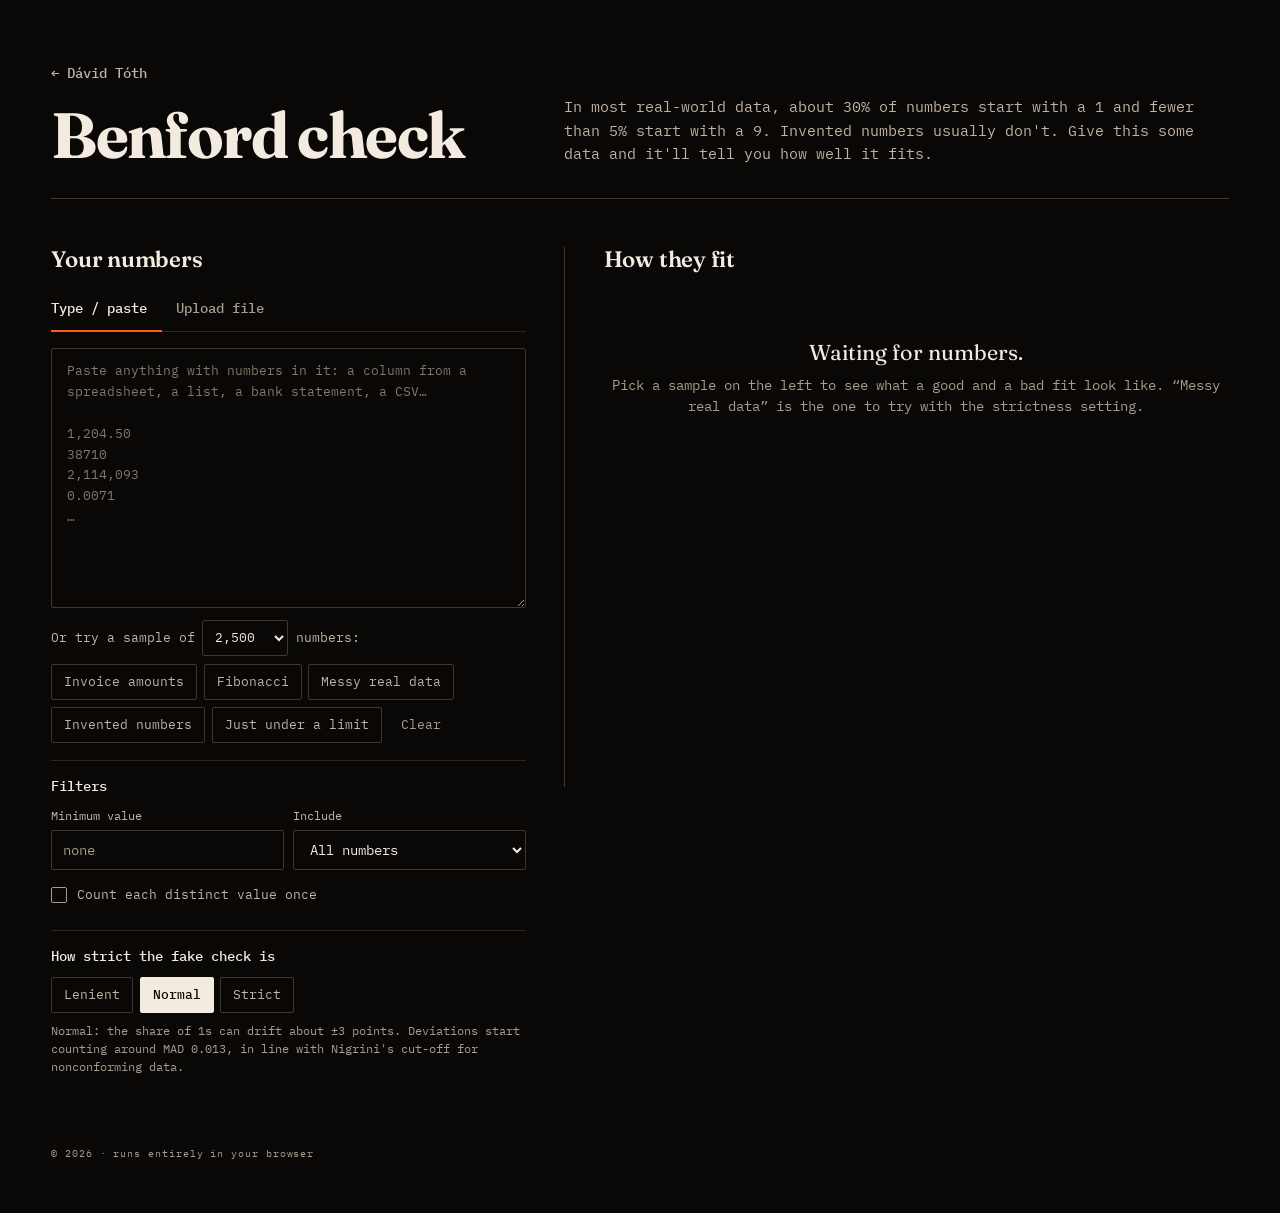
==== benford/index.html @ fbd008b2 "Add /benford: Benford's law checker Paste numbers or upload CSV/TSV/TXT/JSON/XLSX/ODS and see how we" ====
<!DOCTYPE html>
<html lang="en">
<head>
<meta charset="UTF-8" />
<meta name="viewport" content="width=device-width, initial-scale=1, viewport-fit=cover" />

<title>Benford check · Dávid Tóth</title>
<meta name="description" content="Paste numbers or drop a file and see how closely their leading digits follow Benford's law. Shows a chart, conformity stats and an estimate of how likely the data is made up." />
<meta name="theme-color" content="#0a0806" />
<link rel="canonical" href="https://tothdavid.eu/benford/" />

<meta property="og:type" content="website" />
<meta property="og:title" content="Benford check" />
<meta property="og:description" content="Do your numbers follow Benford's law? Paste or upload data and find out." />
<meta property="og:url" content="https://tothdavid.eu/benford/" />

<link rel="preconnect" href="https://fonts.googleapis.com" />
<link rel="preconnect" href="https://fonts.gstatic.com" crossorigin />
<link rel="stylesheet" href="https://fonts.googleapis.com/css2?family=Fraunces:opsz,wght,SOFT,WONK@9..144,300..900,0..100,0..1&family=IBM+Plex+Mono:wght@400;500&display=swap" />
<link rel="stylesheet" href="benford.css" />
</head>

<body>

<header class="masthead">
  <a class="home" href="/">Dávid Tóth</a>
  <h1 class="title">Benford check</h1>
  <p class="lede">
    In most real-world data, about 30% of numbers start with a&nbsp;1 and fewer than 5% start with a&nbsp;9.
    Invented numbers usually don't. Give this some data and it'll tell you how well it fits.
  </p>
</header>

<main class="layout">

  <!-- ============ input ============ -->
  <section class="panel input" aria-labelledby="input-h">
    <h2 id="input-h" class="panel-h">Your numbers</h2>

    <div class="tabs" role="tablist" aria-label="Input method">
      <button class="tab is-active" type="button" role="tab" id="tab-paste" aria-controls="pane-paste" aria-selected="true">Type / paste</button>
      <button class="tab" type="button" role="tab" id="tab-file" aria-controls="pane-file" aria-selected="false" tabindex="-1">Upload file</button>
    </div>

    <div class="pane" id="pane-paste" role="tabpanel" aria-labelledby="tab-paste">
      <label class="sr" for="numbers">Numbers</label>
      <textarea id="numbers" spellcheck="false" autocomplete="off"
        placeholder="Paste anything with numbers in it: a column from a spreadsheet, a list, a bank statement, a CSV…&#10;&#10;1,204.50&#10;38710&#10;2,114,093&#10;0.0071&#10;…"></textarea>
      <div class="samples">
        <div class="samples-head">
          <span class="samples-label">Or try a sample of</span>
          <select class="size" id="sample-size" aria-label="Sample size">
            <option value="300">300</option>
            <option value="1000">1,000</option>
            <option value="2500" selected>2,500</option>
            <option value="5000">5,000</option>
            <option value="20000">20,000</option>
          </select>
          <span class="samples-label">numbers:</span>
        </div>
        <button class="chip" type="button" data-sample="invoices">Invoice amounts</button>
        <button class="chip" type="button" data-sample="fib">Fibonacci</button>
        <button class="chip" type="button" data-sample="messy">Messy real data</button>
        <button class="chip" type="button" data-sample="invented">Invented numbers</button>
        <button class="chip" type="button" data-sample="limit">Just under a limit</button>
        <button class="chip ghost" type="button" data-sample="clear">Clear</button>
      </div>
    </div>

    <div class="pane" id="pane-file" role="tabpanel" aria-labelledby="tab-file" hidden>
      <label class="drop" id="drop">
        <input type="file" id="file" accept=".csv,.tsv,.txt,.json,.xlsx,.xls,.ods,text/*" />
        <span class="drop-big">Drop a file here</span>
        <span class="drop-small">or click to choose · CSV, TSV, TXT, JSON, XLSX, ODS</span>
        <span class="drop-note">Read in your browser. Nothing is uploaded anywhere.</span>
      </label>
      <p class="file-status" id="file-status" aria-live="polite"></p>
    </div>

    <fieldset class="columns" id="columns" hidden>
      <legend>Columns to include</legend>
      <div class="col-list" id="col-list"></div>
      <p class="col-note">IDs, dates, years and codes aren't Benford data, so they start switched off.</p>
    </fieldset>

    <fieldset class="opts">
      <legend>Filters</legend>
      <div class="opt-row">
        <label class="field">
          <span>Minimum value</span>
          <input type="number" id="opt-min" min="0" step="any" inputmode="decimal" placeholder="none" />
        </label>
        <label class="field">
          <span>Include</span>
          <select id="opt-sign">
            <option value="all">All numbers</option>
            <option value="pos">Positive only</option>
            <option value="neg">Negative only</option>
          </select>
        </label>
      </div>
      <label class="check">
        <input type="checkbox" id="opt-unique" />
        <span>Count each distinct value once</span>
      </label>
    </fieldset>

    <fieldset class="opts">
      <legend>How strict the fake check is</legend>
      <div class="seg" role="radiogroup" aria-label="Strictness">
        <label><input type="radio" name="strict" value="lenient" /><span>Lenient</span></label>
        <label><input type="radio" name="strict" value="normal" checked /><span>Normal</span></label>
        <label><input type="radio" name="strict" value="strict" /><span>Strict</span></label>
      </div>
      <p class="col-note" id="strict-note"></p>
    </fieldset>

    <p class="parsed" id="parsed" aria-live="polite"></p>
  </section>

  <!-- ============ results ============ -->
  <section class="panel results" id="results" aria-labelledby="results-h" aria-live="polite">
    <h2 id="results-h" class="panel-h">How they fit</h2>

    <div class="empty" id="empty">
      <p id="empty-main">Waiting for numbers.</p>
      <p class="muted" id="empty-sub">Pick a sample on the left to see what a good and a bad fit look like. “Messy real data” is the one to try with the strictness setting.</p>
    </div>

    <div class="report" id="report" hidden>

      <div class="verdict">
        <div class="verdict-num"><span id="fake-pct">–</span><span class="pct">%</span></div>
        <div class="verdict-text">
          <p class="verdict-label" id="verdict-label"></p>
          <p class="verdict-sub" id="verdict-sub">estimated chance the leading digits were made up or manipulated</p>
        </div>
        <div class="meter" aria-hidden="true"><span id="meter-fill"></span></div>
      </div>

      <p class="tests-h" id="tests-h">Chance made up, by test. Pick one for the details.</p>
      <div class="tests" role="radiogroup" aria-labelledby="tests-h">
        <label class="test"><input type="radio" name="test" value="first" checked /><span class="test-box"><span class="test-name">First digit</span><span class="test-val" id="tv-first">–</span></span></label>
        <label class="test"><input type="radio" name="test" value="second" /><span class="test-box"><span class="test-name">Second digit</span><span class="test-val" id="tv-second">–</span></span></label>
        <label class="test"><input type="radio" name="test" value="firstTwo" /><span class="test-box"><span class="test-name">First two digits</span><span class="test-val" id="tv-firstTwo">–</span></span></label>
        <label class="test"><input type="radio" name="test" value="lastTwo" /><span class="test-box"><span class="test-name">Last two digits</span><span class="test-val" id="tv-lastTwo">–</span></span></label>
      </div>
      <p class="test-note" id="test-note"></p>

      <ul class="warnings" id="warnings"></ul>

      <p class="detail-empty" id="detail-empty" hidden></p>
      <div id="detail">
      <figure class="chart-wrap">
        <figcaption class="legend">
          <span class="key key-obs">Your data</span>
          <span class="key key-exp" id="key-exp">Benford's law</span>
          <span class="key key-band">Normal range for this many numbers</span>
        </figcaption>
        <div class="chart" id="chart"></div>
        <div class="tip" id="tip" hidden></div>
      </figure>

      <dl class="stats">
        <div class="stat">
          <dt>Numbers</dt>
          <dd id="s-n">–</dd>
        </div>
        <div class="stat">
          <dt>Correlation</dt>
          <dd id="s-r">–</dd>
          <p class="stat-note" id="s-r-note"></p>
        </div>
        <div class="stat">
          <dt>Mean abs. deviation</dt>
          <dd id="s-mad">–</dd>
          <p class="stat-note" id="s-mad-note"></p>
        </div>
        <div class="stat">
          <dt>Chi-square p</dt>
          <dd id="s-p">–</dd>
          <p class="stat-note" id="s-p-note"></p>
        </div>
      </dl>

      <p class="table-note" id="table-note" hidden></p>
      <div class="table-wrap">
        <table class="digits">
          <caption class="sr">Leading digit counts compared to Benford's law</caption>
          <thead>
            <tr><th scope="col" id="th-bin">Digit</th><th scope="col">Count</th><th scope="col">Yours</th><th scope="col" id="th-exp">Benford</th><th scope="col">Diff (pts)</th><th scope="col">z</th></tr>
          </thead>
          <tbody id="digit-rows"></tbody>
        </table>
      </div>

      <div class="export">
        <button class="chip" type="button" id="dl-csv">Download CSV</button>
        <button class="chip" type="button" id="copy-sum">Copy summary</button>
        <span class="export-status" id="export-status" aria-live="polite"></span>
      </div>
      </div>

      <details class="about">
        <summary>How this works</summary>
        <p>
          Every non-zero number's first significant digit is counted (0.0071 counts as a 7). Benford's law says digit
          <i>d</i> should lead with probability log<sub>10</sub>(1 + 1/<i>d</i>).
        </p>
        <p>
          The <b>second digit</b> and <b>first two digits</b> tests follow from the same law and are the next steps in a forensic audit:
          the first-two test in particular picks out single amounts that were used too often.
          The <b>last two digits</b> test isn't Benford at all. For numbers with three or more digits the endings should be spread evenly,
          so a pile-up on 00, 50 or 99 usually means rounding, estimates or invention.
        </p>
        <p>
          <b>Correlation</b> is Pearson's r between your digit shares and Benford's.
          <b>MAD</b> is the average gap per digit, judged with Nigrini's thresholds
          (under 0.006 close, 0.012 acceptable, 0.015 marginal, above that nonconforming).
          <b>Chi-square</b> asks whether the gaps are bigger than chance, but with thousands of rows it flags even harmless wobbles, which is why the headline number doesn't lean on it.
        </p>
        <p>
          <b>The headline number</b> is the most suspicious of the four tests that had enough numbers, because each test only sees part of the picture:
          someone who invents amounts with random later digits passes the second-digit and last-two tests but fails the first-digit one, and
          someone who copies real leading digits but rounds everything fails the last-two test.
        </p>
        <p>
          <b>Each test's estimate</b> is a Bayesian comparison of two explanations: “real data, Benford-shaped with the usual real-world wobble”
          versus “a noticeably different pattern, like the ones people produce when they make numbers up”. It starts at 50/50 and updates on your counts,
          so small samples stay near the middle and large ones become decisive.
        </p>
        <p>
          A bad fit isn't proof of fraud. Benford only applies to data that spans several orders of magnitude and isn't capped or assigned:
          invoice totals, populations, river lengths, stock volumes. Ages, prices ending in .99, phone numbers and lottery draws won't fit and aren't meant to.
        </p>
      </details>
    </div>
  </section>

</main>

<footer class="foot">
  <small>&copy; 2026 · runs entirely in your browser</small>
</footer>

<script src="benford.js"></script>
</body>
</html>
---- benford/benford.css ----
/* ============================================================
   tothdavid.eu / benford
   Same ground as the home page: warm obsidian, one ember accent.
   ============================================================ */

:root {
  color-scheme: dark;
  --ink-900: #0a0806;
  --ink-800: #14100c;
  --ink-700: #1d1712;
  --line:    #2e251d;
  --line-2:  #43372c;

  --paper:   #f4ebe0;
  --paper-2: #c2b4a5;
  --paper-3: #aa9c8d;

  --accent:     #ff5a1f;
  --accent-lit: #ff8a53;
  --ok:   #b9c98a;
  --warn: #f0b35a;

  --r: 2px;
  --gutter: clamp(1rem, 4vw, 3.25rem);
  --ease: cubic-bezier(0.22, 0.61, 0.36, 1);
}

*, *::before, *::after { box-sizing: border-box; }

html { background: var(--ink-900); }

body {
  margin: 0;
  min-height: 100dvh;
  color: var(--paper);
  font-family: "IBM Plex Mono", ui-monospace, SFMono-Regular, Menlo, monospace;
  font-size: 14px;
  line-height: 1.55;
  -webkit-font-smoothing: antialiased;
  background: var(--ink-900);
  padding: var(--gutter);
  padding-bottom: calc(var(--gutter) + env(safe-area-inset-bottom));
}

::selection { background: var(--accent); color: #fff; }

a { color: inherit; }

.sr {
  position: absolute;
  width: 1px; height: 1px;
  margin: -1px; padding: 0;
  overflow: hidden;
  clip-path: inset(50%);
  white-space: nowrap;
}

:focus-visible {
  outline: 2px solid var(--accent-lit);
  outline-offset: 2px;
}

/* ---------- masthead ---------- */

/* title left, lede right, on the same 5:7 split as the tool below */
.masthead {
  max-width: 1240px;
  margin: 0 auto clamp(1.75rem, 4vw, 3rem);
  display: grid;
  grid-template-columns: minmax(0, 5fr) minmax(0, 7fr);
  column-gap: clamp(1.25rem, 3vw, 2.5rem);
  align-items: end;
  padding-bottom: clamp(1.25rem, 3vw, 2rem);
  border-bottom: 1px solid var(--line-2);
}
.masthead .home { grid-column: 1 / -1; justify-self: start; }

.home {
  display: inline-flex;
  align-items: center;
  min-height: 44px;
  font-size: 0.85rem;
  font-weight: 500;
  color: var(--paper-2);
  text-decoration: none;
}
.home::before { content: "←"; margin-right: 0.6em; transition: transform 0.24s var(--ease); }
.home:hover { color: var(--accent-lit); }
.home:hover::before { transform: translateX(-3px); }

.title {
  margin: 0.2rem 0 0;
  font-family: "Fraunces", Georgia, serif;
  font-weight: 700;
  font-size: clamp(2.2rem, 6vw, 4rem);
  line-height: 0.95;
  letter-spacing: -0.025em;
}

.lede {
  margin: 0;
  color: var(--paper-2);
  font-size: 0.95rem;
}

/* ---------- layout ---------- */

.layout {
  max-width: 1240px;
  margin: 0 auto;
  display: grid;
  grid-template-columns: minmax(0, 5fr) minmax(0, 7fr);
  column-gap: clamp(1.25rem, 3vw, 2.5rem);
  align-items: start;
}

/* no boxed cards: a single hairline divides input from result */
.panel { min-width: 0; }

.results {
  padding-left: clamp(1.25rem, 3vw, 2.5rem);
  border-left: 1px solid var(--line-2);
  min-height: 60vh;
}

.input { position: sticky; top: var(--gutter); }

.panel-h {
  margin: 0 0 1rem;
  font-family: "Fraunces", Georgia, serif;
  font-size: 1.4rem;
  font-weight: 600;
  line-height: 1.1;
  letter-spacing: -0.01em;
  color: var(--paper);
}

/* ---------- tabs ---------- */

.tabs {
  display: flex;
  border-bottom: 1px solid var(--line);
  margin-bottom: 1rem;
}

.tab {
  min-height: 44px;
  padding: 0 0.9rem;
  margin-bottom: -1px;
  border: 0;
  border-bottom: 2px solid transparent;
  background: none;
  color: var(--paper-3);
  font: inherit;
  font-weight: 500;
  cursor: pointer;
  transition: color 0.2s var(--ease), border-color 0.2s var(--ease);
}
.tab:first-child { padding-left: 0; }
.tab:hover { color: var(--paper); }
.tab.is-active { color: var(--paper); border-bottom-color: var(--accent); }

/* ---------- textarea ---------- */

textarea {
  display: block;
  width: 100%;
  min-height: 260px;
  resize: vertical;
  padding: 0.8rem 0.9rem;
  border: 1px solid var(--line-2);
  border-radius: var(--r);
  background: var(--ink-900);
  color: var(--paper);
  font: inherit;
  font-size: 13px;
  line-height: 1.6;
  font-variant-numeric: tabular-nums;
  transition: border-color 0.2s var(--ease);
}
textarea::placeholder { color: var(--paper-3); opacity: 0.75; }
textarea:hover { border-color: var(--paper-3); }
textarea:focus { outline: none; border-color: var(--accent-lit); }

.samples {
  display: flex;
  flex-wrap: wrap;
  align-items: center;
  gap: 0.4rem;
  margin-top: 0.75rem;
}
.samples-label { color: var(--paper-2); font-size: 0.8rem; }
.samples-head {
  flex-basis: 100%;
  display: flex;
  flex-wrap: wrap;
  align-items: center;
  gap: 0.45rem;
  margin-bottom: 0.15rem;
}

.size {
  min-height: 36px;
  padding: 0 0.5rem;
  border: 1px solid var(--line-2);
  border-radius: var(--r);
  background: var(--ink-900);
  color: var(--paper);
  font: inherit;
  font-size: 0.8rem;
  font-variant-numeric: tabular-nums;
  cursor: pointer;
  transition: border-color 0.2s var(--ease);
}
.size:hover { border-color: var(--paper-3); }
.size:focus { outline: none; border-color: var(--accent-lit); }

.chip {
  min-height: 36px;
  padding: 0 0.75rem;
  border: 1px solid var(--line-2);
  border-radius: var(--r);
  background: none;
  color: var(--paper-2);
  font: inherit;
  font-size: 0.8rem;
  cursor: pointer;
  transition: color 0.2s var(--ease), border-color 0.2s var(--ease), background-color 0.2s var(--ease);
}
.chip:hover { color: var(--paper); border-color: var(--paper-3); }
.chip:active { background: var(--ink-700); }
.chip.ghost { border-color: transparent; color: var(--paper-3); }
.chip.ghost:hover { color: var(--paper); }

/* ---------- dropzone ---------- */

.drop {
  position: relative;
  display: flex;
  flex-direction: column;
  align-items: center;
  justify-content: center;
  gap: 0.35rem;
  min-height: 260px;
  padding: 1.5rem;
  border: 1px dashed var(--line-2);
  border-radius: var(--r);
  background: var(--ink-900);
  text-align: center;
  cursor: pointer;
  transition: border-color 0.2s var(--ease), background-color 0.2s var(--ease);
}
.drop:hover, .drop.is-over { border-color: var(--accent-lit); }
.drop.is-over { background: color-mix(in srgb, var(--accent) 7%, var(--ink-900)); }
.drop:focus-within { outline: 2px solid var(--accent-lit); outline-offset: 2px; }

.drop input {
  position: absolute;
  inset: 0;
  opacity: 0;
  cursor: pointer;
}

.drop-big {
  font-family: "Fraunces", Georgia, serif;
  font-size: 1.5rem;
  font-weight: 600;
  letter-spacing: -0.01em;
}
.drop-small { color: var(--paper-2); font-size: 0.8rem; }
.drop-note { color: var(--paper-3); font-size: 0.72rem; margin-top: 0.6rem; }

.file-status { margin: 0.75rem 0 0; min-height: 1.5em; color: var(--paper-2); font-size: 0.8rem; word-break: break-word; }
.file-status.is-error { color: var(--accent-lit); }

/* ---------- columns ---------- */

.columns {
  margin: 1.1rem 0 0;
  padding: 0.9rem 0 0;
  border: 0;
  border-top: 1px solid var(--line);
}
.columns legend, .opts legend {
  float: left;
  width: 100%;
  margin-bottom: 0.6rem;
  padding: 0;
  font-size: 0.85rem;
  font-weight: 500;
  color: var(--paper);
}
.col-list { clear: both; display: flex; flex-wrap: wrap; gap: 0.4rem; }
.col-note { margin: 0.6rem 0 0; font-size: 0.72rem; color: var(--paper-3); }

.col {
  position: relative;
  display: inline-flex;
}
.col input { position: absolute; opacity: 0; pointer-events: none; }
.col span {
  display: inline-flex;
  align-items: center;
  gap: 0.45em;
  min-height: 36px;
  max-width: 240px;
  padding: 0 0.75rem;
  border: 1px solid var(--line-2);
  border-radius: var(--r);
  color: var(--paper-2);
  font-size: 0.8rem;
  cursor: pointer;
  overflow: hidden;
  text-overflow: ellipsis;
  white-space: nowrap;
  transition: color 0.2s var(--ease), border-color 0.2s var(--ease), background-color 0.2s var(--ease);
}
.col span i { font-style: normal; opacity: 0.6; font-size: 0.72rem; }
.col input:checked + span { color: var(--paper); border-color: var(--accent); background: color-mix(in srgb, var(--accent) 10%, transparent); }
.col input:focus-visible + span { outline: 2px solid var(--accent-lit); outline-offset: 2px; }
.col span:hover { border-color: var(--paper-3); }

/* ---------- options ---------- */

.opts {
  margin: 1.1rem 0 0;
  padding: 0.9rem 0 0;
  border: 0;
  border-top: 1px solid var(--line);
  min-width: 0;
}
.opts > :not(legend) { clear: both; }

.opt-row {
  display: grid;
  grid-template-columns: repeat(2, minmax(0, 1fr));
  gap: 0.6rem;
  margin-bottom: 0.4rem;
}

.field { display: grid; gap: 0.3rem; font-size: 0.78rem; color: var(--paper-2); }
.field input, .field select {
  width: 100%;
  min-height: 40px;
  padding: 0 0.7rem;
  border: 1px solid var(--line-2);
  border-radius: var(--r);
  background: var(--ink-900);
  color: var(--paper);
  font: inherit;
  font-size: 0.85rem;
  transition: border-color 0.2s var(--ease);
}
.field input::placeholder { color: var(--paper-3); }
.field input:hover, .field select:hover { border-color: var(--paper-3); }
.field input:focus, .field select:focus { outline: none; border-color: var(--accent-lit); }

/* segmented choice: same shape as the chips, filled when chosen */
.seg { display: flex; flex-wrap: wrap; gap: 0.4rem; }
.seg label { position: relative; display: inline-flex; }
.seg input { position: absolute; opacity: 0; pointer-events: none; }
.seg span {
  display: inline-flex;
  align-items: center;
  min-height: 36px;
  padding: 0 0.75rem;
  border: 1px solid var(--line-2);
  border-radius: var(--r);
  color: var(--paper-2);
  font-size: 0.8rem;
  cursor: pointer;
  transition: color 0.2s var(--ease), border-color 0.2s var(--ease), background-color 0.2s var(--ease);
}
.seg span:hover { color: var(--paper); border-color: var(--paper-3); }
.seg input:checked + span { background: var(--paper); border-color: var(--paper); color: var(--ink-900); font-weight: 500; }
.seg input:focus-visible + span { outline: 2px solid var(--accent-lit); outline-offset: 2px; }

.tests-h { margin: 1.5rem 0 0.6rem; font-size: 0.78rem; color: var(--paper-2); }

.tests {
  display: grid;
  grid-template-columns: repeat(4, minmax(0, 1fr));
  gap: 0.4rem;
}
.test { position: relative; display: block; min-width: 0; }
.test input { position: absolute; opacity: 0; pointer-events: none; }
.test-box {
  display: grid;
  gap: 0.2rem;
  height: 100%;
  padding: 0.65rem 0.75rem;
  border: 1px solid var(--line-2);
  border-radius: var(--r);
  cursor: pointer;
  transition: border-color 0.2s var(--ease), background-color 0.2s var(--ease);
}
.test-box:hover { border-color: var(--paper-3); }
.test input:checked + .test-box { border-color: var(--paper); background: var(--ink-700); }
.test input:focus-visible + .test-box { outline: 2px solid var(--accent-lit); outline-offset: 2px; }
.test-name { font-size: 0.75rem; color: var(--paper-2); }
.test input:checked + .test-box .test-name { color: var(--paper); }
.test-val {
  font-family: "Fraunces", Georgia, serif;
  font-size: 1.35rem;
  font-weight: 600;
  line-height: 1.1;
  color: var(--t-tone, var(--paper));
  font-variant-numeric: tabular-nums lining-nums;
}
.test-val small {
  display: block;
  font-family: "IBM Plex Mono", monospace;
  font-size: 0.7rem;
  font-weight: 400;
}

.test-note { margin: 0.7rem 0 0; color: var(--paper-2); font-size: 0.8rem; }
.detail-empty { margin: 1.6rem 0 0; color: var(--paper-2); }

.table-note { margin: 1.6rem 0 -0.8rem; font-size: 0.78rem; color: var(--paper-2); }

.export {
  display: flex;
  flex-wrap: wrap;
  align-items: center;
  gap: 0.4rem;
  margin-top: 1.4rem;
}
.export-status { font-size: 0.78rem; color: var(--ok); margin-left: 0.4rem; }

.check {
  display: inline-flex;
  align-items: center;
  gap: 0.6rem;
  min-height: 36px;
  color: var(--paper-2);
  font-size: 0.8rem;
  cursor: pointer;
}
.check input {
  appearance: none;
  width: 16px;
  height: 16px;
  margin: 0;
  border: 1px solid var(--paper-3);
  border-radius: var(--r);
  background: var(--ink-900);
  display: grid;
  place-content: center;
  cursor: pointer;
}
.check input::after {
  content: "";
  width: 8px;
  height: 8px;
  background: var(--accent);
  transform: scale(0);
  transition: transform 0.15s var(--ease);
}
.check input:checked { border-color: var(--accent); }
.check input:checked::after { transform: scale(1); }

.parsed { margin: 0.6rem 0 0; font-size: 0.8rem; color: var(--paper-3); min-height: 1.5em; }

/* ---------- results ---------- */

.empty { padding: 3rem 0 2.5rem; text-align: center; }
.empty p { margin: 0 0 0.35rem; font-family: "Fraunces", Georgia, serif; font-size: 1.35rem; }
.empty .muted { font-family: inherit; font-size: 0.85rem; color: var(--paper-3); }

.verdict {
  display: grid;
  grid-template-columns: auto 1fr;
  align-items: end;
  gap: 0.25rem 1.2rem;
}

.verdict-num {
  font-family: "Fraunces", Georgia, serif;
  font-weight: 700;
  font-size: clamp(3.6rem, 9vw, 6rem);
  line-height: 0.85;
  letter-spacing: -0.04em;
  font-variant-numeric: tabular-nums lining-nums;
  color: var(--tone, var(--paper));
  transition: color 0.3s var(--ease);
}
.verdict-num .cmp { font-size: 0.5em; vertical-align: 0.5em; margin-right: 0.06em; letter-spacing: 0; }
.verdict-num .pct { font-size: 0.45em; letter-spacing: 0; margin-left: 0.04em; opacity: 0.75; }

.verdict-label {
  margin: 0 0 0.15rem;
  font-family: "Fraunces", Georgia, serif;
  font-weight: 600;
  font-size: clamp(1.25rem, 2.6vw, 1.7rem);
  line-height: 1.1;
  color: var(--tone, var(--paper));
}
.verdict-sub { margin: 0; color: var(--paper-2); font-size: 0.8rem; }

.meter {
  grid-column: 1 / -1;
  position: relative;
  height: 3px;
  margin-top: 1.1rem;
  background: var(--line-2);
}
.meter span {
  position: absolute;
  inset: 0 auto 0 0;
  width: 0;
  background: var(--tone, var(--paper));
  transition: width 0.5s var(--ease), background-color 0.3s var(--ease);
}

.is-thin .verdict-num, .is-thin .verdict-label { opacity: 0.55; }

.warnings {
  list-style: none;
  margin: 1.1rem 0 0;
  padding: 0;
  display: grid;
  gap: 0.4rem;
}
.warnings:empty { display: none; }
.warnings li {
  padding: 0.55rem 0.8rem;
  border: 1px solid color-mix(in srgb, var(--warn) 30%, transparent);
  border-radius: var(--r);
  background: color-mix(in srgb, var(--warn) 6%, transparent);
  color: var(--paper-2);
  font-size: 0.8rem;
}
.warnings b { color: var(--paper); font-weight: 500; }

/* ---------- chart ---------- */

.chart-wrap { position: relative; margin: 1.6rem 0 0; }

.legend {
  display: flex;
  flex-wrap: wrap;
  gap: 0.3rem 1.2rem;
  margin-bottom: 0.6rem;
  font-size: 0.72rem;
  color: var(--paper-3);
}
.key { display: inline-flex; align-items: center; gap: 0.5em; }
.key::before { content: ""; display: inline-block; }
.key-obs::before { width: 10px; height: 10px; background: var(--paper-2); border-radius: 1px; }
.key-exp::before { width: 16px; height: 2px; background: var(--accent); }
.key-band::before { width: 12px; height: 10px; background: color-mix(in srgb, var(--accent) 22%, transparent); border: 1px solid color-mix(in srgb, var(--accent) 45%, transparent); }

.chart svg { display: block; width: 100%; height: auto; overflow: visible; }

.chart .grid line { stroke: var(--line); stroke-width: 1; }
.chart .grid text, .chart .axis text {
  fill: var(--paper-3);
  font-family: "IBM Plex Mono", monospace;
  font-size: 11px;
  font-variant-numeric: tabular-nums;
}
.chart .axis text { fill: var(--paper-2); font-size: 13px; font-weight: 500; }

.chart .bar { fill: var(--paper-2); transition: fill 0.2s var(--ease); }
.chart .bar.is-off { fill: var(--paper); }
.chart .band { fill: color-mix(in srgb, var(--accent) 16%, transparent); stroke: color-mix(in srgb, var(--accent) 40%, transparent); stroke-width: 1; }
.chart .band.is-fine { stroke: none; }
.chart .curve { fill: none; stroke: var(--accent); stroke-width: 2.25; stroke-linejoin: round; stroke-linecap: round; }
.chart .pt { fill: var(--ink-800); stroke: var(--accent); stroke-width: 2; }
.chart .flag { fill: var(--accent-lit); font-family: "IBM Plex Mono", monospace; font-size: 11px; font-weight: 500; }
.chart .hit { fill: transparent; cursor: default; }
.chart .col-g.is-hover .bar { fill: var(--paper); }
.chart .col-g.is-hover .hover-bg { fill: color-mix(in srgb, var(--paper) 5%, transparent); }
.chart .hover-bg { fill: transparent; }

.tip {
  position: absolute;
  z-index: 3;
  pointer-events: none;
  min-width: 170px;
  padding: 0.6rem 0.75rem;
  background: var(--ink-900);
  border: 1px solid var(--line-2);
  border-radius: var(--r);
  font-size: 0.75rem;
  line-height: 1.5;
  font-variant-numeric: tabular-nums;
}
.tip b { display: block; font-family: "Fraunces", Georgia, serif; font-size: 1rem; margin-bottom: 0.2rem; }
.tip .row { display: flex; justify-content: space-between; gap: 1rem; color: var(--paper-2); }
.tip .row span:last-child { color: var(--paper); }

/* ---------- stats ---------- */

.stats {
  display: grid;
  grid-template-columns: repeat(4, minmax(0, 1fr));
  margin: 1.6rem 0 0;
  border-top: 1px solid var(--line-2);
  border-bottom: 1px solid var(--line-2);
}
.stat { padding: 0.9rem 1rem; min-width: 0; }
.stat + .stat { border-left: 1px solid var(--line); }
.stat:first-child { padding-left: 0; }
.stat dt { font-size: 0.78rem; color: var(--paper-2); }
.stat dd {
  margin: 0.25rem 0 0;
  font-family: "Fraunces", Georgia, serif;
  font-size: 1.55rem;
  font-weight: 600;
  line-height: 1.1;
  font-variant-numeric: tabular-nums lining-nums;
}
.stat-note { margin: 0.2rem 0 0; font-size: 0.72rem; color: var(--paper-3); }
.stat-note.good { color: var(--ok); }
.stat-note.meh  { color: var(--warn); }
.stat-note.bad  { color: var(--accent-lit); }

/* ---------- table ---------- */

.table-wrap { margin-top: 1.6rem; overflow-x: auto; }

.digits {
  width: 100%;
  border-collapse: collapse;
  font-size: 0.8rem;
  font-variant-numeric: tabular-nums;
}
.digits th, .digits td { padding: 0.45rem 0.6rem; text-align: right; white-space: nowrap; }
.digits th:first-child, .digits td:first-child { text-align: left; padding-left: 0; }
.digits thead th {
  font-size: 0.78rem;
  font-weight: 500;
  color: var(--paper-2);
  border-bottom: 1px solid var(--line-2);
}
.digits tbody tr + tr td { border-top: 1px solid var(--line); }
.digits td:first-child { font-family: "Fraunces", Georgia, serif; font-size: 1.05rem; font-weight: 600; }
.digits .pos { color: var(--paper); }
.digits .neg { color: var(--paper-2); }
.digits .sig { color: var(--accent-lit); font-weight: 500; }

/* ---------- about ---------- */

.about {
  margin-top: 1.6rem;
  border-top: 1px solid var(--line);
  padding-top: 0.4rem;
  color: var(--paper-2);
  font-size: 0.8rem;
}
.about summary {
  display: flex;
  align-items: center;
  min-height: 44px;
  cursor: pointer;
  list-style: none;
  color: var(--paper);
  font-weight: 500;
}
.about summary::-webkit-details-marker { display: none; }
.about summary::after { content: "+"; margin-left: 0.6em; color: var(--accent-lit); }
.about[open] summary::after { content: "−"; }
.about p { margin: 0 0 0.8rem; }
.about b { color: var(--paper); font-weight: 500; }

/* ---------- footer ---------- */

.foot {
  max-width: 1240px;
  margin: 2.5rem auto 0;
  font-size: 0.72rem;
  letter-spacing: 0.08em;
  color: var(--paper-3);
}

/* ---------- responsive ---------- */

@media (max-width: 900px) {
  .layout, .masthead { grid-template-columns: minmax(0, 1fr); }
  .title { margin-bottom: 0.8rem; }
  .input { position: static; }
  .results {
    padding: 1.75rem 0 0;
    margin-top: 1.75rem;
    border-left: 0;
    border-top: 1px solid var(--line-2);
    min-height: 0;
  }
  textarea, .drop { min-height: 190px; }
}

@media (max-width: 560px) {
  .stats, .tests { grid-template-columns: repeat(2, minmax(0, 1fr)); }
  .stat:nth-child(3) { border-left: 0; padding-left: 0; }
  .stat:nth-child(n + 3) { border-top: 1px solid var(--line); }
  .verdict { grid-template-columns: 1fr; }
  .digits th:nth-child(6), .digits td:nth-child(6) { display: none; }
}

@media (prefers-reduced-motion: reduce) {
  *, *::before, *::after { transition: none !important; }
}
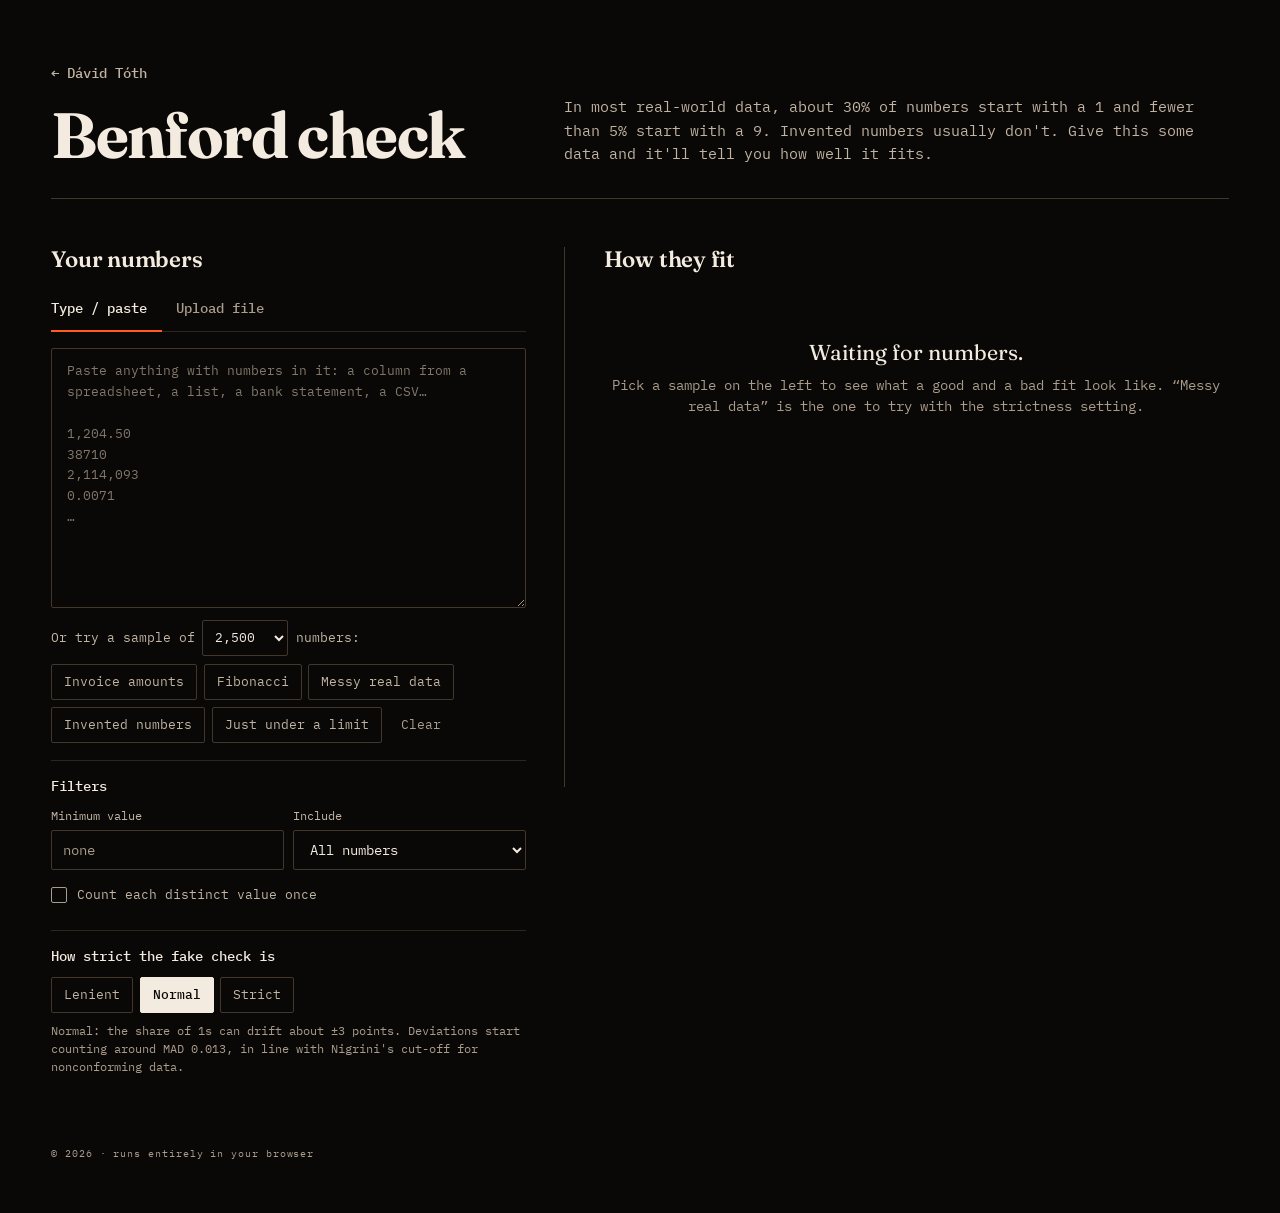
==== commit aedd2571: "Fix /benford assets when visited without a trailing slash The host serves /benford without redirecti" ====
--- a/benford/index.html
+++ b/benford/index.html
@@ -17,7 +17,7 @@
 <link rel="preconnect" href="https://fonts.googleapis.com" />
 <link rel="preconnect" href="https://fonts.gstatic.com" crossorigin />
 <link rel="stylesheet" href="https://fonts.googleapis.com/css2?family=Fraunces:opsz,wght,SOFT,WONK@9..144,300..900,0..100,0..1&family=IBM+Plex+Mono:wght@400;500&display=swap" />
-<link rel="stylesheet" href="benford.css" />
+<link rel="stylesheet" href="/benford/benford.css" />
 </head>
 
 <body>
@@ -243,6 +243,6 @@
   <small>&copy; 2026 · runs entirely in your browser</small>
 </footer>
 
-<script src="benford.js"></script>
+<script src="/benford/benford.js"></script>
 </body>
 </html>
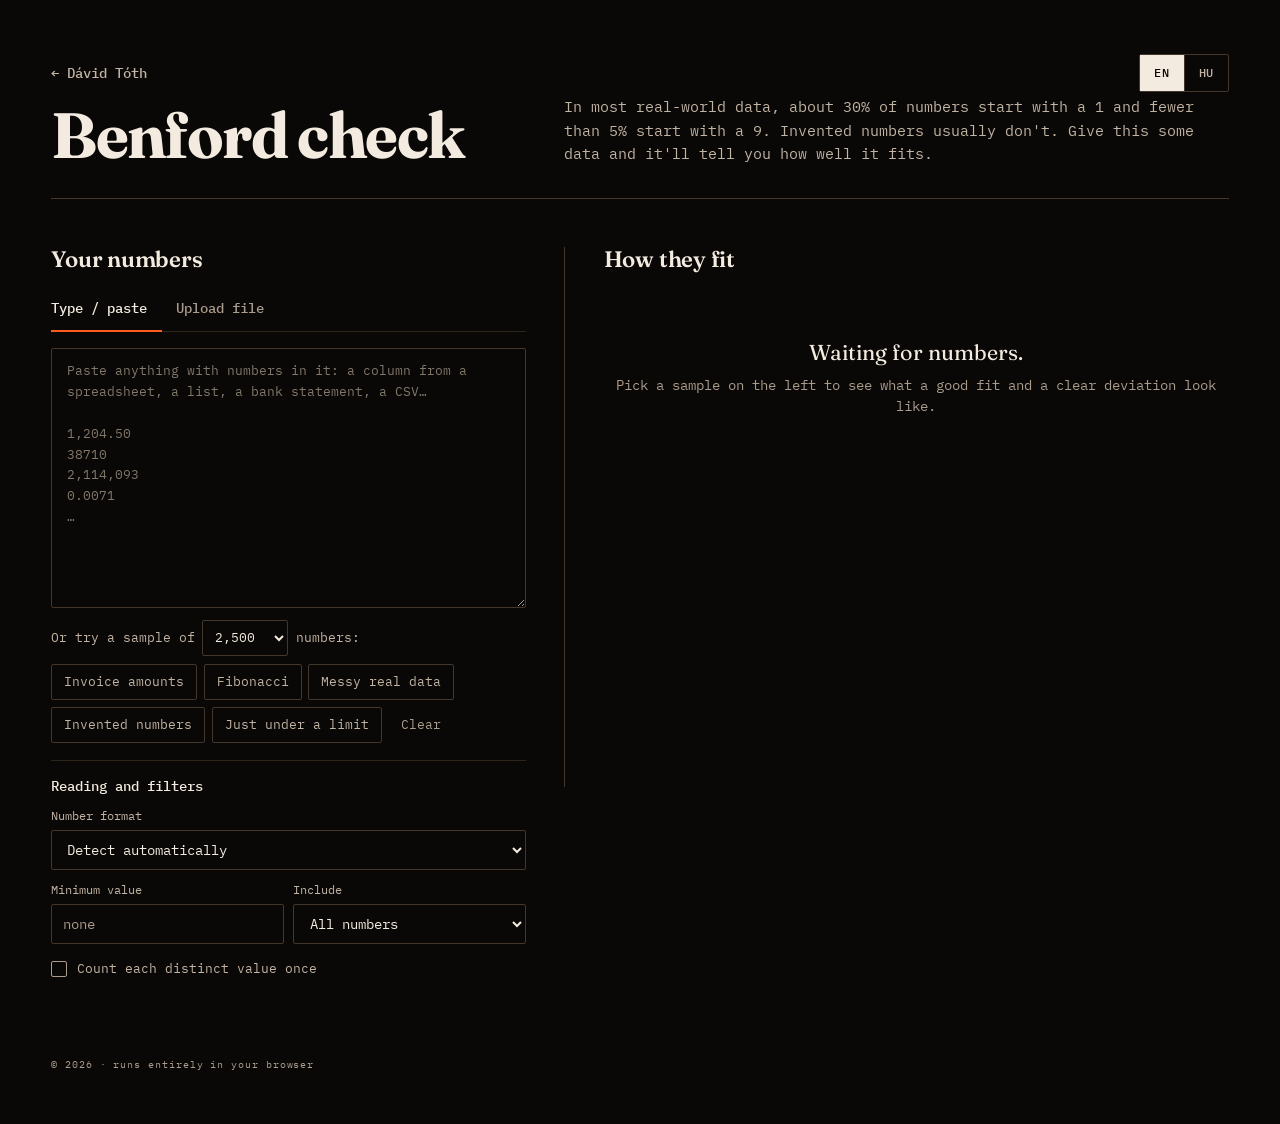
==== commit 13f2191b: "Add Hungarian to /benford, mentor fixes, and /szamok number collection /benford - EN/HU switch (shar" ====
--- a/benford/index.html
+++ b/benford/index.html
@@ -4,8 +4,8 @@
 <meta charset="UTF-8" />
 <meta name="viewport" content="width=device-width, initial-scale=1, viewport-fit=cover" />
 
-<title>Benford check · Dávid Tóth</title>
-<meta name="description" content="Paste numbers or drop a file and see how closely their leading digits follow Benford's law. Shows a chart, conformity stats and an estimate of how likely the data is made up." />
+<title data-i18n="docTitle">Benford check · Dávid Tóth</title>
+<meta name="description" content="Paste numbers or drop a file and see how closely their leading digits follow Benford's law. Shows a chart and conformity statistics. A deviation is a reason to look closer, not proof of fraud." />
 <meta name="theme-color" content="#0a0806" />
 <link rel="canonical" href="https://tothdavid.eu/benford/" />
 
@@ -23,9 +23,15 @@
 <body>
 
 <header class="masthead">
-  <a class="home" href="/">Dávid Tóth</a>
-  <h1 class="title">Benford check</h1>
-  <p class="lede">
+  <div class="topbar">
+    <a class="home" href="/" data-i18n="home">Dávid Tóth</a>
+    <div class="lang" role="group" aria-label="Language / Nyelv">
+      <button type="button" data-lang="en" aria-pressed="true">EN</button>
+      <button type="button" data-lang="hu" aria-pressed="false">HU</button>
+    </div>
+  </div>
+  <h1 class="title" data-i18n="title">Benford check</h1>
+  <p class="lede" data-i18n-html="lede">
     In most real-world data, about 30% of numbers start with a&nbsp;1 and fewer than 5% start with a&nbsp;9.
     Invented numbers usually don't. Give this some data and it'll tell you how well it fits.
   </p>
@@ -35,117 +41,121 @@
 
   <!-- ============ input ============ -->
   <section class="panel input" aria-labelledby="input-h">
-    <h2 id="input-h" class="panel-h">Your numbers</h2>
-
-    <div class="tabs" role="tablist" aria-label="Input method">
-      <button class="tab is-active" type="button" role="tab" id="tab-paste" aria-controls="pane-paste" aria-selected="true">Type / paste</button>
-      <button class="tab" type="button" role="tab" id="tab-file" aria-controls="pane-file" aria-selected="false" tabindex="-1">Upload file</button>
+    <h2 id="input-h" class="panel-h" data-i18n="inputH">Your numbers</h2>
+
+    <div class="tabs" role="tablist" data-i18n-attr="aria-label:inputMethod" aria-label="Input method">
+      <button class="tab is-active" type="button" role="tab" id="tab-paste" aria-controls="pane-paste" aria-selected="true" data-i18n="tabPaste">Type / paste</button>
+      <button class="tab" type="button" role="tab" id="tab-file" aria-controls="pane-file" aria-selected="false" tabindex="-1" data-i18n="tabFile">Upload file</button>
     </div>
 
     <div class="pane" id="pane-paste" role="tabpanel" aria-labelledby="tab-paste">
-      <label class="sr" for="numbers">Numbers</label>
-      <textarea id="numbers" spellcheck="false" autocomplete="off"
+      <label class="sr" for="numbers" data-i18n="numbersLabel">Numbers</label>
+      <textarea id="numbers" spellcheck="false" autocomplete="off" data-i18n-attr="placeholder:placeholder"
         placeholder="Paste anything with numbers in it: a column from a spreadsheet, a list, a bank statement, a CSV…&#10;&#10;1,204.50&#10;38710&#10;2,114,093&#10;0.0071&#10;…"></textarea>
       <div class="samples">
         <div class="samples-head">
-          <span class="samples-label">Or try a sample of</span>
-          <select class="size" id="sample-size" aria-label="Sample size">
+          <span class="samples-label" data-i18n="sampleBefore">Or try a sample of</span>
+          <select class="size" id="sample-size" data-i18n-attr="aria-label:sampleSize" aria-label="Sample size">
             <option value="300">300</option>
             <option value="1000">1,000</option>
             <option value="2500" selected>2,500</option>
             <option value="5000">5,000</option>
             <option value="20000">20,000</option>
           </select>
-          <span class="samples-label">numbers:</span>
-        </div>
-        <button class="chip" type="button" data-sample="invoices">Invoice amounts</button>
-        <button class="chip" type="button" data-sample="fib">Fibonacci</button>
-        <button class="chip" type="button" data-sample="messy">Messy real data</button>
-        <button class="chip" type="button" data-sample="invented">Invented numbers</button>
-        <button class="chip" type="button" data-sample="limit">Just under a limit</button>
-        <button class="chip ghost" type="button" data-sample="clear">Clear</button>
+          <span class="samples-label" data-i18n="sampleAfter">numbers:</span>
+        </div>
+        <button class="chip" type="button" data-sample="invoices" data-i18n="sInvoices">Invoice amounts</button>
+        <button class="chip" type="button" data-sample="fib" data-i18n="sFib">Fibonacci</button>
+        <button class="chip" type="button" data-sample="messy" data-i18n="sMessy">Messy real data</button>
+        <button class="chip" type="button" data-sample="invented" data-i18n="sInvented">Invented numbers</button>
+        <button class="chip" type="button" data-sample="limit" data-i18n="sLimit">Just under a limit</button>
+        <button class="chip ghost" type="button" data-sample="clear" data-i18n="sClear">Clear</button>
       </div>
     </div>
 
     <div class="pane" id="pane-file" role="tabpanel" aria-labelledby="tab-file" hidden>
       <label class="drop" id="drop">
         <input type="file" id="file" accept=".csv,.tsv,.txt,.json,.xlsx,.xls,.ods,text/*" />
-        <span class="drop-big">Drop a file here</span>
-        <span class="drop-small">or click to choose · CSV, TSV, TXT, JSON, XLSX, ODS</span>
-        <span class="drop-note">Read in your browser. Nothing is uploaded anywhere.</span>
+        <span class="drop-big" data-i18n="dropBig">Drop a file here</span>
+        <span class="drop-small" data-i18n="dropSmall">or click to choose · CSV, TSV, TXT, JSON, XLSX, ODS</span>
+        <span class="drop-note" data-i18n="dropNote">Read in your browser. Nothing is uploaded anywhere.</span>
       </label>
       <p class="file-status" id="file-status" aria-live="polite"></p>
     </div>
 
     <fieldset class="columns" id="columns" hidden>
-      <legend>Columns to include</legend>
+      <legend data-i18n="colsLegend">Columns to include</legend>
       <div class="col-list" id="col-list"></div>
-      <p class="col-note">IDs, dates, years and codes aren't Benford data, so they start switched off.</p>
+      <p class="col-note" data-i18n="colsNote">IDs, dates, years and codes aren't Benford data, so they start switched off.</p>
     </fieldset>
 
     <fieldset class="opts">
-      <legend>Filters</legend>
+      <legend data-i18n="optsLegend">Reading and filters</legend>
+      <label class="field field-wide">
+        <span data-i18n="fmtLabel">Number format</span>
+        <select id="opt-format">
+          <option value="auto" selected data-i18n="fmtAuto">Detect automatically</option>
+          <option value="dot" data-i18n="fmtDot">1,234.56 (decimal point)</option>
+          <option value="comma" data-i18n="fmtComma">1 234,56 or 1.234,56 (decimal comma)</option>
+        </select>
+      </label>
       <div class="opt-row">
         <label class="field">
-          <span>Minimum value</span>
-          <input type="number" id="opt-min" min="0" step="any" inputmode="decimal" placeholder="none" />
+          <span data-i18n="minLabel">Minimum value</span>
+          <input type="number" id="opt-min" min="0" step="any" inputmode="decimal" placeholder="none" data-i18n-attr="placeholder:minNone" />
         </label>
         <label class="field">
-          <span>Include</span>
+          <span data-i18n="signLabel">Include</span>
           <select id="opt-sign">
-            <option value="all">All numbers</option>
-            <option value="pos">Positive only</option>
-            <option value="neg">Negative only</option>
+            <option value="all" data-i18n="signAll">All numbers</option>
+            <option value="pos" data-i18n="signPos">Positive only</option>
+            <option value="neg" data-i18n="signNeg">Negative only</option>
           </select>
         </label>
       </div>
       <label class="check">
         <input type="checkbox" id="opt-unique" />
-        <span>Count each distinct value once</span>
+        <span data-i18n="uniqueLabel">Count each distinct value once</span>
       </label>
     </fieldset>
 
-    <fieldset class="opts">
-      <legend>How strict the fake check is</legend>
-      <div class="seg" role="radiogroup" aria-label="Strictness">
-        <label><input type="radio" name="strict" value="lenient" /><span>Lenient</span></label>
-        <label><input type="radio" name="strict" value="normal" checked /><span>Normal</span></label>
-        <label><input type="radio" name="strict" value="strict" /><span>Strict</span></label>
-      </div>
-      <p class="col-note" id="strict-note"></p>
-    </fieldset>
-
     <p class="parsed" id="parsed" aria-live="polite"></p>
   </section>
 
   <!-- ============ results ============ -->
   <section class="panel results" id="results" aria-labelledby="results-h" aria-live="polite">
-    <h2 id="results-h" class="panel-h">How they fit</h2>
+    <h2 id="results-h" class="panel-h" data-i18n="resultsH">How they fit</h2>
 
     <div class="empty" id="empty">
-      <p id="empty-main">Waiting for numbers.</p>
-      <p class="muted" id="empty-sub">Pick a sample on the left to see what a good and a bad fit look like. “Messy real data” is the one to try with the strictness setting.</p>
+      <p data-i18n="emptyMain">Waiting for numbers.</p>
+      <p class="muted" data-i18n="emptySub">Pick a sample on the left to see what a good fit and a clear deviation look like.</p>
     </div>
 
     <div class="report" id="report" hidden>
 
+      <p class="tests-h" id="tests-h" data-i18n="testsH">Four tests. Pick one to see its details.</p>
+      <div class="tests" role="radiogroup" aria-labelledby="tests-h">
+        <label class="test"><input type="radio" name="test" value="first" checked /><span class="test-box"><span class="test-name" data-i18n="t_first">First digit</span><span class="test-val" id="tv-first">–</span></span></label>
+        <label class="test"><input type="radio" name="test" value="second" /><span class="test-box"><span class="test-name" data-i18n="t_second">Second digit</span><span class="test-val" id="tv-second">–</span></span></label>
+        <label class="test"><input type="radio" name="test" value="firstTwo" /><span class="test-box"><span class="test-name" data-i18n="t_firstTwo">First two digits</span><span class="test-val" id="tv-firstTwo">–</span></span></label>
+        <label class="test"><input type="radio" name="test" value="lastTwo" /><span class="test-box"><span class="test-name" data-i18n="t_lastTwo">Last two digits</span><span class="test-val" id="tv-lastTwo">–</span></span></label>
+      </div>
+      <p class="test-note" id="test-note"></p>
+
       <div class="verdict">
-        <div class="verdict-num"><span id="fake-pct">–</span><span class="pct">%</span></div>
-        <div class="verdict-text">
-          <p class="verdict-label" id="verdict-label"></p>
-          <p class="verdict-sub" id="verdict-sub">estimated chance the leading digits were made up or manipulated</p>
-        </div>
-        <div class="meter" aria-hidden="true"><span id="meter-fill"></span></div>
-      </div>
-
-      <p class="tests-h" id="tests-h">Chance made up, by test. Pick one for the details.</p>
-      <div class="tests" role="radiogroup" aria-labelledby="tests-h">
-        <label class="test"><input type="radio" name="test" value="first" checked /><span class="test-box"><span class="test-name">First digit</span><span class="test-val" id="tv-first">–</span></span></label>
-        <label class="test"><input type="radio" name="test" value="second" /><span class="test-box"><span class="test-name">Second digit</span><span class="test-val" id="tv-second">–</span></span></label>
-        <label class="test"><input type="radio" name="test" value="firstTwo" /><span class="test-box"><span class="test-name">First two digits</span><span class="test-val" id="tv-firstTwo">–</span></span></label>
-        <label class="test"><input type="radio" name="test" value="lastTwo" /><span class="test-box"><span class="test-name">Last two digits</span><span class="test-val" id="tv-lastTwo">–</span></span></label>
-      </div>
-      <p class="test-note" id="test-note"></p>
+        <p class="verdict-label" id="verdict-label"></p>
+        <p class="verdict-sub" id="verdict-sub"></p>
+        <div class="scale" id="scale" aria-hidden="true">
+          <div class="scale-track" id="scale-track">
+            <span class="z z1"></span><span class="z z2"></span><span class="z z3"></span><span class="z z4"></span>
+            <span class="scale-mark" id="scale-mark"></span>
+          </div>
+          <div class="scale-labels" id="scale-labels">
+            <span data-i18n="zClose">close</span><span data-i18n="zAcceptable">acceptable</span><span data-i18n="zMarginal">marginal</span><span data-i18n="zNon">nonconforming</span>
+          </div>
+        </div>
+        <p class="caveat" data-i18n="caveat">A deviation means the numbers may be worth a closer look. It doesn't prove fraud or manipulation, and a good fit doesn't prove the data is genuine.</p>
+      </div>
 
       <ul class="warnings" id="warnings"></ul>
 
@@ -153,31 +163,31 @@
       <div id="detail">
       <figure class="chart-wrap">
         <figcaption class="legend">
-          <span class="key key-obs">Your data</span>
+          <span class="key key-obs" data-i18n="keyObs">Your data</span>
           <span class="key key-exp" id="key-exp">Benford's law</span>
-          <span class="key key-band">Normal range for this many numbers</span>
+          <span class="key key-band" data-i18n="keyBand">Normal range for this many numbers</span>
         </figcaption>
         <div class="chart" id="chart"></div>
         <div class="tip" id="tip" hidden></div>
       </figure>
 
-      <dl class="stats">
-        <div class="stat">
-          <dt>Numbers</dt>
+      <dl class="stats" id="stats">
+        <div class="stat">
+          <dt data-i18n="stN">Numbers</dt>
           <dd id="s-n">–</dd>
         </div>
         <div class="stat">
-          <dt>Correlation</dt>
+          <dt data-i18n="stR">Correlation</dt>
           <dd id="s-r">–</dd>
           <p class="stat-note" id="s-r-note"></p>
         </div>
         <div class="stat">
-          <dt>Mean abs. deviation</dt>
+          <dt data-i18n="stMad">Mean abs. deviation</dt>
           <dd id="s-mad">–</dd>
           <p class="stat-note" id="s-mad-note"></p>
         </div>
         <div class="stat">
-          <dt>Chi-square p</dt>
+          <dt data-i18n="stP">Chi-square p</dt>
           <dd id="s-p">–</dd>
           <p class="stat-note" id="s-p-note"></p>
         </div>
@@ -186,53 +196,29 @@
       <p class="table-note" id="table-note" hidden></p>
       <div class="table-wrap">
         <table class="digits">
-          <caption class="sr">Leading digit counts compared to Benford's law</caption>
+          <caption class="sr" data-i18n="tableCaption">Digit counts for the selected test</caption>
           <thead>
-            <tr><th scope="col" id="th-bin">Digit</th><th scope="col">Count</th><th scope="col">Yours</th><th scope="col" id="th-exp">Benford</th><th scope="col">Diff (pts)</th><th scope="col">z</th></tr>
+            <tr><th scope="col" id="th-bin">Digit</th><th scope="col" data-i18n="thCount">Count</th><th scope="col" data-i18n="thYours">Yours</th><th scope="col" id="th-exp">Benford</th><th scope="col" data-i18n="thDiff">Diff (pts)</th><th scope="col">z</th></tr>
           </thead>
           <tbody id="digit-rows"></tbody>
         </table>
       </div>
 
       <div class="export">
-        <button class="chip" type="button" id="dl-csv">Download CSV</button>
-        <button class="chip" type="button" id="copy-sum">Copy summary</button>
+        <button class="chip" type="button" id="dl-csv" data-i18n="dlCsv">Download CSV</button>
+        <button class="chip" type="button" id="copy-sum" data-i18n="copySum">Copy summary</button>
         <span class="export-status" id="export-status" aria-live="polite"></span>
       </div>
       </div>
 
       <details class="about">
-        <summary>How this works</summary>
+        <summary data-i18n="aboutSummary">How this works</summary>
+        <div data-i18n-html="aboutBody">
         <p>
           Every non-zero number's first significant digit is counted (0.0071 counts as a 7). Benford's law says digit
           <i>d</i> should lead with probability log<sub>10</sub>(1 + 1/<i>d</i>).
         </p>
-        <p>
-          The <b>second digit</b> and <b>first two digits</b> tests follow from the same law and are the next steps in a forensic audit:
-          the first-two test in particular picks out single amounts that were used too often.
-          The <b>last two digits</b> test isn't Benford at all. For numbers with three or more digits the endings should be spread evenly,
-          so a pile-up on 00, 50 or 99 usually means rounding, estimates or invention.
-        </p>
-        <p>
-          <b>Correlation</b> is Pearson's r between your digit shares and Benford's.
-          <b>MAD</b> is the average gap per digit, judged with Nigrini's thresholds
-          (under 0.006 close, 0.012 acceptable, 0.015 marginal, above that nonconforming).
-          <b>Chi-square</b> asks whether the gaps are bigger than chance, but with thousands of rows it flags even harmless wobbles, which is why the headline number doesn't lean on it.
-        </p>
-        <p>
-          <b>The headline number</b> is the most suspicious of the four tests that had enough numbers, because each test only sees part of the picture:
-          someone who invents amounts with random later digits passes the second-digit and last-two tests but fails the first-digit one, and
-          someone who copies real leading digits but rounds everything fails the last-two test.
-        </p>
-        <p>
-          <b>Each test's estimate</b> is a Bayesian comparison of two explanations: “real data, Benford-shaped with the usual real-world wobble”
-          versus “a noticeably different pattern, like the ones people produce when they make numbers up”. It starts at 50/50 and updates on your counts,
-          so small samples stay near the middle and large ones become decisive.
-        </p>
-        <p>
-          A bad fit isn't proof of fraud. Benford only applies to data that spans several orders of magnitude and isn't capped or assigned:
-          invoice totals, populations, river lengths, stock volumes. Ages, prices ending in .99, phone numbers and lottery draws won't fit and aren't meant to.
-        </p>
+        </div>
       </details>
     </div>
   </section>
@@ -240,9 +226,11 @@
 </main>
 
 <footer class="foot">
-  <small>&copy; 2026 · runs entirely in your browser</small>
+  <small data-i18n="foot">&copy; 2026 · runs entirely in your browser</small>
 </footer>
 
+<script src="/lang.js"></script>
+<script src="/benford/i18n.js"></script>
 <script src="/benford/benford.js"></script>
 </body>
 </html>
--- a/benford/benford.css
+++ b/benford/benford.css
@@ -46,6 +46,9 @@
 
 a { color: inherit; }
 
+/* components set their own display, which would otherwise beat [hidden] */
+[hidden] { display: none !important; }
+
 .sr {
   position: absolute;
   width: 1px; height: 1px;
@@ -73,7 +76,33 @@
   padding-bottom: clamp(1.25rem, 3vw, 2rem);
   border-bottom: 1px solid var(--line-2);
 }
-.masthead .home { grid-column: 1 / -1; justify-self: start; }
+.topbar {
+  grid-column: 1 / -1;
+  display: flex;
+  align-items: center;
+  justify-content: space-between;
+  gap: 1rem;
+}
+
+/* EN / HU switch */
+.lang { display: inline-flex; border: 1px solid var(--line-2); border-radius: var(--r); }
+.lang button {
+  min-width: 44px;
+  min-height: 36px;
+  padding: 0 0.6rem;
+  border: 0;
+  background: none;
+  color: var(--paper-2);
+  font: inherit;
+  font-size: 0.75rem;
+  font-weight: 500;
+  letter-spacing: 0.04em;
+  cursor: pointer;
+  transition: color 0.2s var(--ease), background-color 0.2s var(--ease);
+}
+.lang button + button { border-left: 1px solid var(--line-2); }
+.lang button:hover { color: var(--paper); }
+.lang button.is-on { background: var(--paper); color: var(--ink-900); }
 
 .home {
   display: inline-flex;
@@ -331,6 +360,8 @@
 }
 .opts > :not(legend) { clear: both; }
 
+.field-wide { margin-bottom: 0.6rem; }
+
 .opt-row {
   display: grid;
   grid-template-columns: repeat(2, minmax(0, 1fr));
@@ -355,27 +386,7 @@
 .field input:hover, .field select:hover { border-color: var(--paper-3); }
 .field input:focus, .field select:focus { outline: none; border-color: var(--accent-lit); }
 
-/* segmented choice: same shape as the chips, filled when chosen */
-.seg { display: flex; flex-wrap: wrap; gap: 0.4rem; }
-.seg label { position: relative; display: inline-flex; }
-.seg input { position: absolute; opacity: 0; pointer-events: none; }
-.seg span {
-  display: inline-flex;
-  align-items: center;
-  min-height: 36px;
-  padding: 0 0.75rem;
-  border: 1px solid var(--line-2);
-  border-radius: var(--r);
-  color: var(--paper-2);
-  font-size: 0.8rem;
-  cursor: pointer;
-  transition: color 0.2s var(--ease), border-color 0.2s var(--ease), background-color 0.2s var(--ease);
-}
-.seg span:hover { color: var(--paper); border-color: var(--paper-3); }
-.seg input:checked + span { background: var(--paper); border-color: var(--paper); color: var(--ink-900); font-weight: 500; }
-.seg input:focus-visible + span { outline: 2px solid var(--accent-lit); outline-offset: 2px; }
-
-.tests-h { margin: 1.5rem 0 0.6rem; font-size: 0.78rem; color: var(--paper-2); }
+.tests-h { margin: 0 0 0.6rem; font-size: 0.78rem; color: var(--paper-2); }
 
 .tests {
   display: grid;
@@ -401,7 +412,7 @@
 .test input:checked + .test-box .test-name { color: var(--paper); }
 .test-val {
   font-family: "Fraunces", Georgia, serif;
-  font-size: 1.35rem;
+  font-size: 1.05rem;
   font-weight: 600;
   line-height: 1.1;
   color: var(--t-tone, var(--paper));
@@ -468,52 +479,64 @@
 .empty p { margin: 0 0 0.35rem; font-family: "Fraunces", Georgia, serif; font-size: 1.35rem; }
 .empty .muted { font-family: inherit; font-size: 0.85rem; color: var(--paper-3); }
 
-.verdict {
-  display: grid;
-  grid-template-columns: auto 1fr;
-  align-items: end;
-  gap: 0.25rem 1.2rem;
-}
-
-.verdict-num {
+.verdict { margin-top: 1.6rem; }
+
+.verdict-label {
+  margin: 0 0 0.5rem;
   font-family: "Fraunces", Georgia, serif;
   font-weight: 700;
-  font-size: clamp(3.6rem, 9vw, 6rem);
-  line-height: 0.85;
-  letter-spacing: -0.04em;
-  font-variant-numeric: tabular-nums lining-nums;
+  font-size: clamp(2rem, 4.6vw, 3.1rem);
+  line-height: 1;
+  letter-spacing: -0.025em;
   color: var(--tone, var(--paper));
   transition: color 0.3s var(--ease);
 }
-.verdict-num .cmp { font-size: 0.5em; vertical-align: 0.5em; margin-right: 0.06em; letter-spacing: 0; }
-.verdict-num .pct { font-size: 0.45em; letter-spacing: 0; margin-left: 0.04em; opacity: 0.75; }
-
-.verdict-label {
-  margin: 0 0 0.15rem;
-  font-family: "Fraunces", Georgia, serif;
-  font-weight: 600;
-  font-size: clamp(1.25rem, 2.6vw, 1.7rem);
-  line-height: 1.1;
-  color: var(--tone, var(--paper));
-}
-.verdict-sub { margin: 0; color: var(--paper-2); font-size: 0.8rem; }
-
-.meter {
-  grid-column: 1 / -1;
+.is-plain .verdict-label { font-size: clamp(1.5rem, 3.2vw, 2.1rem); line-height: 1.1; }
+.verdict-sub { margin: 0; color: var(--paper-2); font-size: 0.85rem; }
+
+/* MAD on Nigrini's scale: zones sized by the test's own cut-offs */
+.scale { margin-top: 1.2rem; }
+.scale-track {
   position: relative;
-  height: 3px;
-  margin-top: 1.1rem;
-  background: var(--line-2);
-}
-.meter span {
+  display: grid;
+  height: 8px;
+  gap: 2px;
+}
+.scale-track .z { border-radius: 1px; }
+.scale-track .z1 { background: color-mix(in srgb, var(--ok) 70%, transparent); }
+.scale-track .z2 { background: color-mix(in srgb, var(--ok) 35%, transparent); }
+.scale-track .z3 { background: color-mix(in srgb, var(--warn) 45%, transparent); }
+.scale-track .z4 { background: color-mix(in srgb, var(--accent) 45%, transparent); }
+.scale-mark {
   position: absolute;
-  inset: 0 auto 0 0;
-  width: 0;
-  background: var(--tone, var(--paper));
-  transition: width 0.5s var(--ease), background-color 0.3s var(--ease);
-}
-
-.is-thin .verdict-num, .is-thin .verdict-label { opacity: 0.55; }
+  top: -5px;
+  width: 3px;
+  height: 18px;
+  margin-left: -1.5px;
+  background: var(--paper);
+  border-radius: 1px;
+  transition: left 0.4s var(--ease);
+}
+.scale-labels {
+  display: grid;
+  gap: 2px;
+  margin-top: 0.45rem;
+  font-size: 0.7rem;
+  color: var(--paper-2);
+}
+.scale-labels span { overflow: hidden; text-overflow: ellipsis; white-space: nowrap; }
+
+.caveat {
+  margin: 1.1rem 0 0;
+  padding-top: 0.8rem;
+  border-top: 1px solid var(--line);
+  font-size: 0.78rem;
+  color: var(--paper-2);
+}
+
+/* too few numbers: plain counts, nothing to compare against */
+.is-plain .key-exp, .is-plain .key-band { display: none; }
+.is-plain .digits th:nth-child(n + 4), .is-plain .digits td:nth-child(n + 4) { display: none; }
 
 .warnings {
   list-style: none;
@@ -695,7 +718,6 @@
   .stats, .tests { grid-template-columns: repeat(2, minmax(0, 1fr)); }
   .stat:nth-child(3) { border-left: 0; padding-left: 0; }
   .stat:nth-child(n + 3) { border-top: 1px solid var(--line); }
-  .verdict { grid-template-columns: 1fr; }
   .digits th:nth-child(6), .digits td:nth-child(6) { display: none; }
 }
 
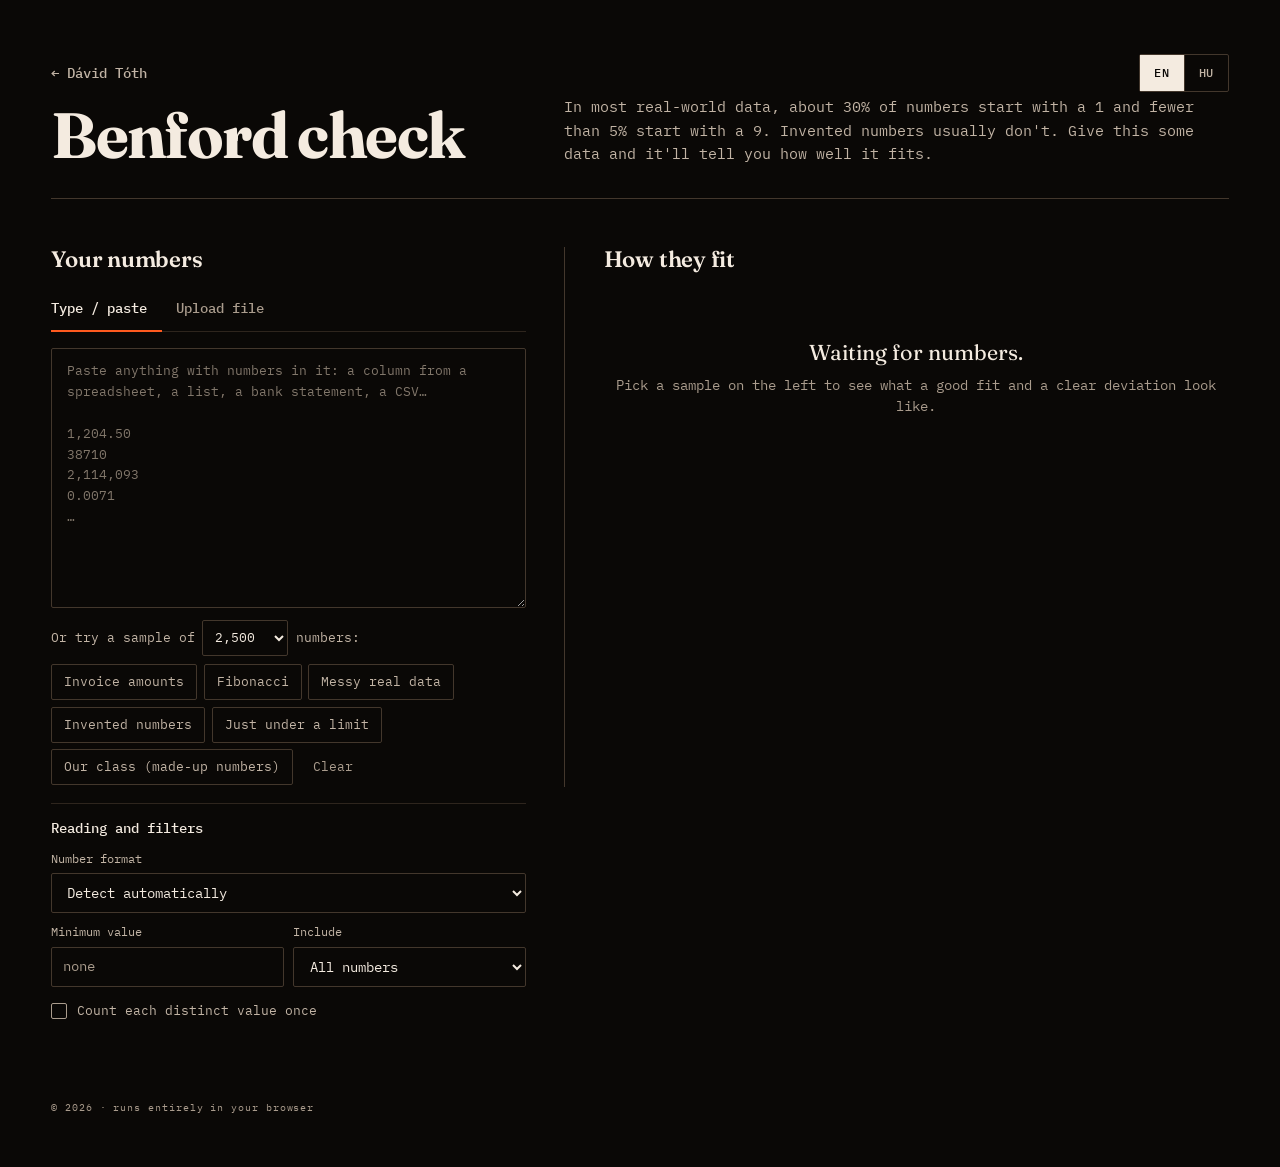
==== commit 8d25a05e: "Benford: "our class" sample read live from the /szamok collection /api/numbers returns only the coll" ====
--- a/benford/index.html
+++ b/benford/index.html
@@ -69,6 +69,7 @@
         <button class="chip" type="button" data-sample="messy" data-i18n="sMessy">Messy real data</button>
         <button class="chip" type="button" data-sample="invented" data-i18n="sInvented">Invented numbers</button>
         <button class="chip" type="button" data-sample="limit" data-i18n="sLimit">Just under a limit</button>
+      <button class="chip" type="button" data-sample="class" data-i18n="sClass">Our class (made-up numbers)</button>
         <button class="chip ghost" type="button" data-sample="clear" data-i18n="sClear">Clear</button>
       </div>
     </div>
@@ -205,6 +206,7 @@
       </div>
 
       <div class="export">
+        <button class="chip" type="button" id="dl-png" data-i18n="dlPng">Download chart (PNG)</button>
         <button class="chip" type="button" id="dl-csv" data-i18n="dlCsv">Download CSV</button>
         <button class="chip" type="button" id="copy-sum" data-i18n="copySum">Copy summary</button>
         <span class="export-status" id="export-status" aria-live="polite"></span>
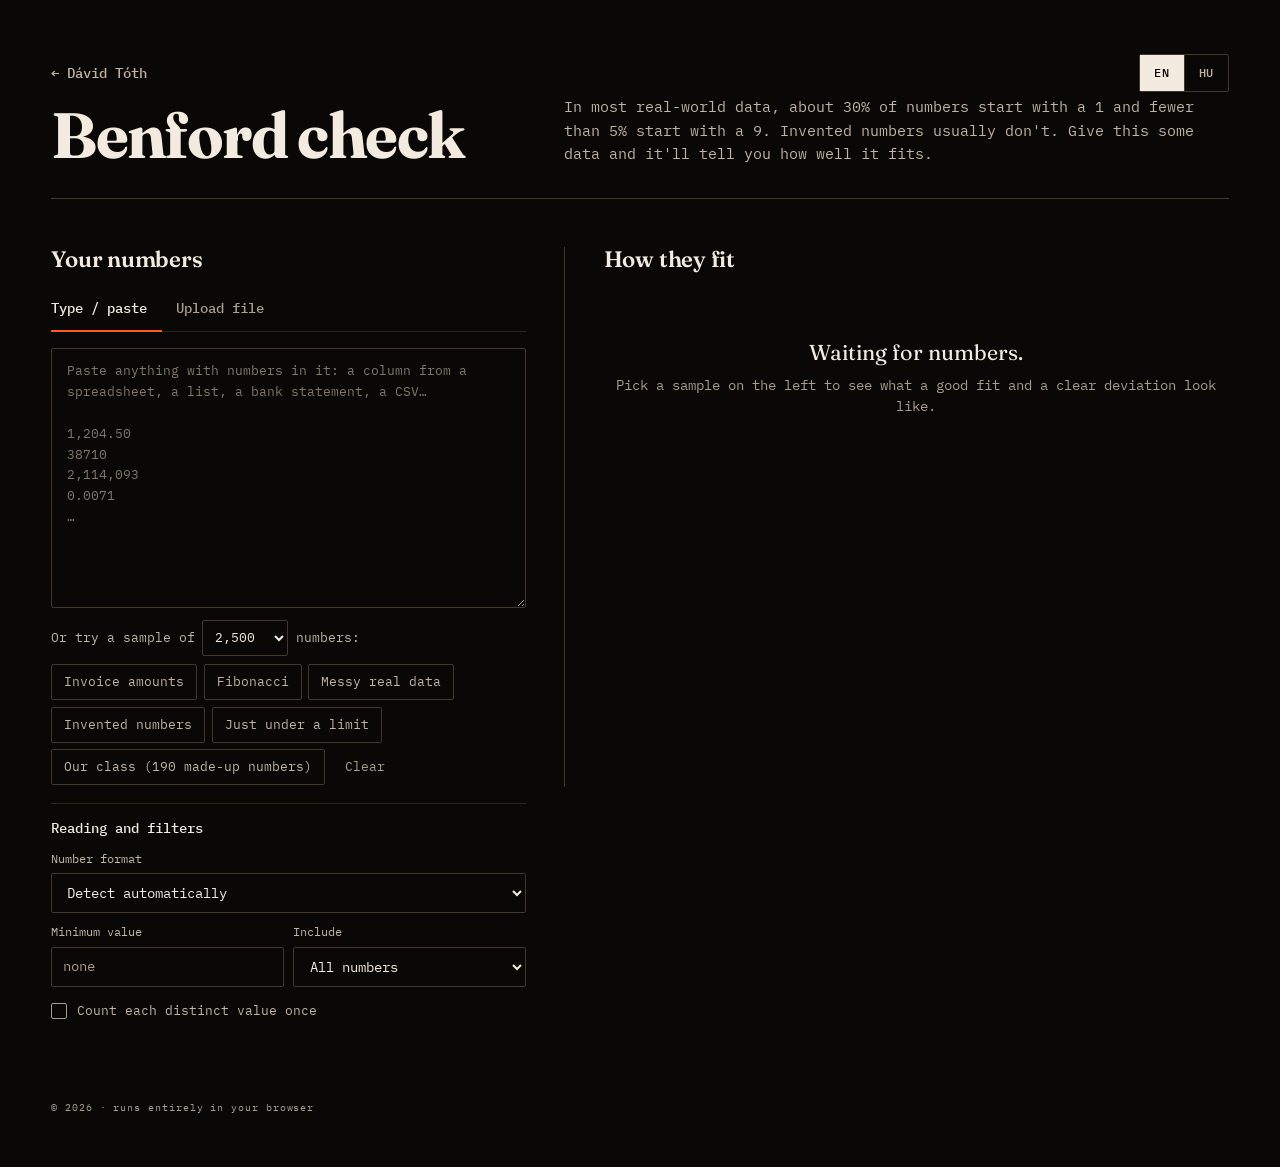
==== commit 792dfc0a: "Benford: class sample from a fixed file of the 19 surviving submissions The Upstash database was rem" ====
--- a/benford/index.html
+++ b/benford/index.html
@@ -69,7 +69,7 @@
         <button class="chip" type="button" data-sample="messy" data-i18n="sMessy">Messy real data</button>
         <button class="chip" type="button" data-sample="invented" data-i18n="sInvented">Invented numbers</button>
         <button class="chip" type="button" data-sample="limit" data-i18n="sLimit">Just under a limit</button>
-      <button class="chip" type="button" data-sample="class" data-i18n="sClass">Our class (made-up numbers)</button>
+      <button class="chip" type="button" data-sample="class" data-i18n="sClass">Our class (190 made-up numbers)</button>
         <button class="chip ghost" type="button" data-sample="clear" data-i18n="sClear">Clear</button>
       </div>
     </div>
